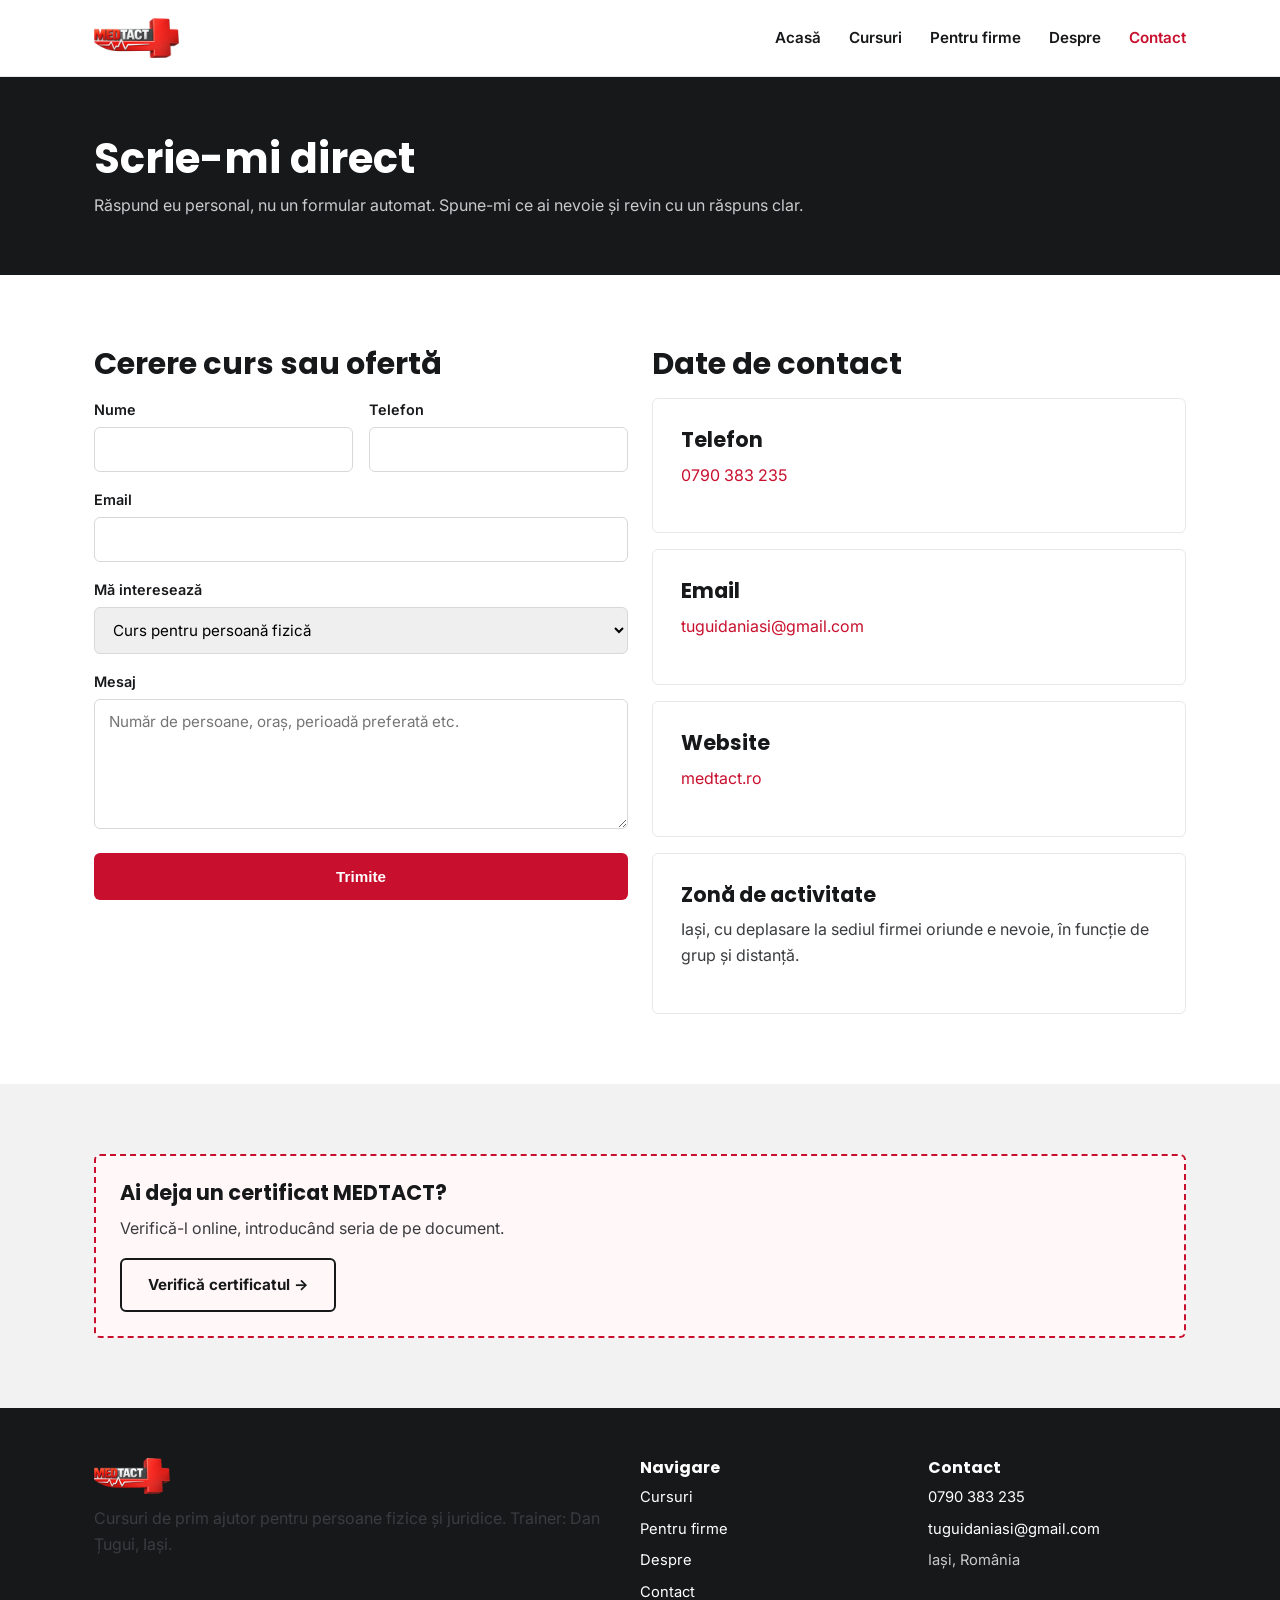
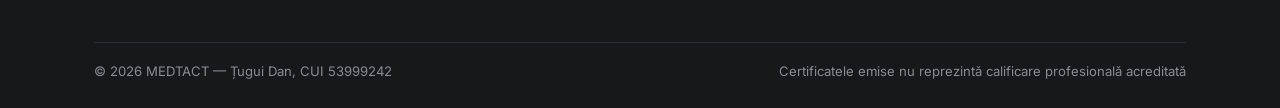
==== contact.html @ a2027b13 "Add social preview image, SEO metadata, and optimize logo/favicon size Adds og:image/twitter:card me" ====
<!DOCTYPE html>
<html lang="ro">
<head>
<meta charset="UTF-8">
<meta name="viewport" content="width=device-width, initial-scale=1.0">
<title>Contact — MEDTACT</title>
<meta name="description" content="Contactează MEDTACT pentru un curs de prim ajutor, individual sau pentru firmă. Telefon, email și formular de cerere ofertă.">
<link rel="canonical" href="https://medtact.ro/contact.html">
<meta property="og:type" content="website">
<meta property="og:site_name" content="MEDTACT">
<meta property="og:locale" content="ro_RO">
<meta property="og:title" content="Contact — MEDTACT">
<meta property="og:description" content="Contactează MEDTACT pentru un curs de prim ajutor, individual sau pentru firmă. Telefon, email și formular de cerere ofertă.">
<meta property="og:url" content="https://medtact.ro/contact.html">
<meta property="og:image" content="https://medtact.ro/assets/og-image.png">
<meta property="og:image:width" content="1200">
<meta property="og:image:height" content="630">
<meta name="twitter:card" content="summary_large_image">
<meta name="twitter:title" content="Contact — MEDTACT">
<meta name="twitter:description" content="Contactează MEDTACT pentru un curs de prim ajutor, individual sau pentru firmă. Telefon, email și formular de cerere ofertă.">
<meta name="twitter:image" content="https://medtact.ro/assets/og-image.png">
<link rel="icon" href="assets/favicon.ico">
<link rel="preconnect" href="https://fonts.googleapis.com">
<link href="https://fonts.googleapis.com/css2?family=Poppins:wght@600;700&family=Inter:wght@400;500;600;700&display=swap" rel="stylesheet">
<link rel="stylesheet" href="assets/style.css">
</head>
<body>

<header class="site-header">
  <div class="wrap">
    <a href="index.html" class="brand">
      <img src="assets/logo-cropped.png" alt="MEDTACT">
    </a>
    <nav class="main-nav">
      <ul>
        <li><a href="index.html">Acasă</a></li>
        <li><a href="cursuri.html">Cursuri</a></li>
        <li><a href="firme.html">Pentru firme</a></li>
        <li><a href="despre.html">Despre</a></li>
        <li><a href="contact.html" class="active">Contact</a></li>
      </ul>
    </nav>
    <button class="nav-toggle" aria-label="Meniu">☰</button>
  </div>
</header>

<section class="page-hero">
  <div class="wrap">
    <h1>Scrie-mi direct</h1>
    <p>Răspund eu personal, nu un formular automat. Spune-mi ce ai nevoie și revin cu un răspuns clar.</p>
  </div>
</section>

<section>
  <div class="wrap">
    <div class="grid grid-2">
      <div>
        <h2>Cerere curs sau ofertă</h2>
        <form class="contact-form" action="#" method="post">
          <div class="form-row-2">
            <div>
              <label for="nume">Nume</label>
              <input type="text" id="nume" name="Nume" required>
            </div>
            <div>
              <label for="telefon">Telefon</label>
              <input type="tel" id="telefon" name="Telefon" required>
            </div>
          </div>
          <div>
            <label for="email">Email</label>
            <input type="email" id="email" name="Email" required>
          </div>
          <div>
            <label for="tip">Mă interesează</label>
            <select id="tip" name="Tip solicitare">
              <option>Curs pentru persoană fizică</option>
              <option>Curs pentru firmă / angajați</option>
              <option>Verificare certificat</option>
              <option>Altceva</option>
            </select>
          </div>
          <div>
            <label for="mesaj">Mesaj</label>
            <textarea id="mesaj" name="Mesaj" placeholder="Număr de persoane, oraș, perioadă preferată etc."></textarea>
          </div>
          <button type="submit" class="btn btn-primary">Trimite</button>
          <p class="form-status" style="font-size:0.85rem;color:var(--gray);"></p>
        </form>
      </div>

      <div>
        <h2>Date de contact</h2>
        <div class="card" style="margin-bottom:16px;">
          <h3>Telefon</h3>
          <p><a href="tel:0790383235">0790 383 235</a></p>
        </div>
        <div class="card" style="margin-bottom:16px;">
          <h3>Email</h3>
          <p><a href="mailto:tuguidaniasi@gmail.com">tuguidaniasi@gmail.com</a></p>
        </div>
        <div class="card" style="margin-bottom:16px;">
          <h3>Website</h3>
          <p><a href="https://medtact.ro">medtact.ro</a></p>
        </div>
        <div class="card">
          <h3>Zonă de activitate</h3>
          <p>Iași, cu deplasare la sediul firmei oriunde e nevoie, în funcție de grup și distanță.</p>
        </div>
      </div>
    </div>
  </div>
</section>

<section class="alt">
  <div class="wrap">
    <div class="verify-box">
      <h3>Ai deja un certificat MEDTACT?</h3>
      <p>Verifică-l online, introducând seria de pe document.</p>
      <a href="https://tuguidaniasi-wq.github.io/medtact-verify/" class="btn btn-outline-dark" target="_blank" rel="noopener">Verifică certificatul →</a>
    </div>
  </div>
</section>

<footer class="site-footer">
  <div class="wrap">
    <div class="footer-grid">
      <div>
        <img src="assets/logo-cropped.png" alt="MEDTACT" style="height:36px;margin-bottom:12px;">
        <p>Cursuri de prim ajutor pentru persoane fizice și juridice. Trainer: Dan Țugui, Iași.</p>
      </div>
      <div>
        <h4>Navigare</h4>
        <ul>
          <li><a href="cursuri.html">Cursuri</a></li>
          <li><a href="firme.html">Pentru firme</a></li>
          <li><a href="despre.html">Despre</a></li>
          <li><a href="contact.html">Contact</a></li>
        </ul>
      </div>
      <div>
        <h4>Contact</h4>
        <ul>
          <li><a href="tel:0790383235">0790 383 235</a></li>
          <li><a href="mailto:tuguidaniasi@gmail.com">tuguidaniasi@gmail.com</a></li>
          <li>Iași, România</li>
        </ul>
      </div>
    </div>
    <div class="footer-bottom">
      <span>© 2026 MEDTACT — Țugui Dan, CUI 53999242</span>
      <span>Certificatele emise nu reprezintă calificare profesională acreditată</span>
    </div>
  </div>
</footer>

<script src="assets/main.js"></script>
</body>
</html>
---- assets/style.css ----
/* MEDTACT — stylesheet comun */

:root {
  --red: #c8102e;
  --red-dark: #96001f;
  --black: #17181a;
  --gray-dark: #3a3c3f;
  --gray: #6b6e73;
  --gray-light: #f2f2f3;
  --white: #ffffff;
  --radius: 6px;
  --maxw: 1140px;
}

* { box-sizing: border-box; }

html { scroll-behavior: smooth; }

body {
  margin: 0;
  font-family: "Inter", "Segoe UI", Arial, sans-serif;
  color: var(--black);
  background: var(--white);
  line-height: 1.6;
}

h1, h2, h3, h4 {
  font-family: "Poppins", "Segoe UI", Arial, sans-serif;
  font-weight: 700;
  line-height: 1.25;
  margin: 0 0 0.5em;
}

h1 { font-size: 2.6rem; }
h2 { font-size: 1.9rem; }
h3 { font-size: 1.3rem; }

p { margin: 0 0 1em; color: var(--gray-dark); }

a { color: var(--red); text-decoration: none; }
a:hover { text-decoration: underline; }

img { max-width: 100%; display: block; }

.wrap {
  max-width: var(--maxw);
  margin: 0 auto;
  padding: 0 24px;
}

/* Header */

.site-header {
  position: sticky;
  top: 0;
  z-index: 100;
  background: var(--white);
  border-bottom: 1px solid #e8e8e9;
}

.site-header .wrap {
  display: flex;
  align-items: center;
  justify-content: space-between;
  height: 76px;
}

.brand {
  display: flex;
  align-items: center;
  gap: 10px;
}

.brand img {
  height: 40px;
  width: auto;
}

nav.main-nav ul {
  list-style: none;
  display: flex;
  gap: 28px;
  margin: 0;
  padding: 0;
}

nav.main-nav a {
  color: var(--black);
  font-weight: 600;
  font-size: 0.95rem;
}

nav.main-nav a.active,
nav.main-nav a:hover {
  color: var(--red);
  text-decoration: none;
}

.nav-toggle {
  display: none;
  background: none;
  border: none;
  font-size: 1.6rem;
  cursor: pointer;
}

@media (max-width: 820px) {
  nav.main-nav {
    display: none;
    position: absolute;
    top: 76px;
    left: 0;
    right: 0;
    background: var(--white);
    border-bottom: 1px solid #e8e8e9;
  }
  nav.main-nav.open { display: block; }
  nav.main-nav ul {
    flex-direction: column;
    gap: 0;
    padding: 8px 24px 20px;
  }
  nav.main-nav li { padding: 10px 0; border-bottom: 1px solid #f0f0f0; }
  .nav-toggle { display: block; }
}

/* Buttons */

.btn {
  display: inline-block;
  padding: 13px 26px;
  border-radius: var(--radius);
  font-weight: 700;
  font-size: 0.95rem;
  border: 2px solid transparent;
  cursor: pointer;
}

.btn-primary {
  background: var(--red);
  color: var(--white);
}
.btn-primary:hover { background: var(--red-dark); text-decoration: none; }

.btn-outline {
  background: transparent;
  border-color: var(--white);
  color: var(--white);
}
.btn-outline:hover { background: var(--white); color: var(--black); text-decoration: none; }

.btn-outline-dark {
  background: transparent;
  border-color: var(--black);
  color: var(--black);
}
.btn-outline-dark:hover { background: var(--black); color: var(--white); text-decoration: none; }

.btn-row { display: flex; gap: 16px; flex-wrap: wrap; }

/* Hero */

.hero {
  background: var(--black);
  color: var(--white);
  padding: 90px 0 70px;
  position: relative;
  overflow: hidden;
}

.hero .wrap { position: relative; z-index: 2; }

.eyebrow {
  color: var(--red);
  font-weight: 700;
  letter-spacing: 0.06em;
  text-transform: uppercase;
  font-size: 0.85rem;
  margin-bottom: 14px;
}

.hero h1 { max-width: 720px; }

.hero p.lead {
  color: #c9cacc;
  font-size: 1.15rem;
  max-width: 560px;
}

.heartbeat {
  width: 100%;
  height: 40px;
  margin: 26px 0;
}
.heartbeat path {
  fill: none;
  stroke: var(--red);
  stroke-width: 3;
}

/* Sections */

section { padding: 70px 0; }
section.tight { padding: 40px 0; }
section.alt { background: var(--gray-light); }
section.dark { background: var(--black); color: var(--white); }
section.dark p { color: #c9cacc; }
section.dark h2 { color: var(--white); }

.section-head { max-width: 640px; margin-bottom: 40px; }
.section-head.center { margin-left: auto; margin-right: auto; text-align: center; }

/* Grid / cards */

.grid {
  display: grid;
  gap: 24px;
}
.grid-2 { grid-template-columns: repeat(2, 1fr); }
.grid-3 { grid-template-columns: repeat(3, 1fr); }
.grid-4 { grid-template-columns: repeat(4, 1fr); }

@media (max-width: 900px) {
  .grid-2, .grid-3, .grid-4 { grid-template-columns: 1fr; }
}

.card {
  background: var(--white);
  border: 1px solid #e8e8e9;
  border-radius: var(--radius);
  padding: 28px;
}

.card h3 { margin-bottom: 10px; }

.tag {
  display: inline-block;
  background: var(--gray-light);
  color: var(--gray-dark);
  font-size: 0.78rem;
  font-weight: 700;
  padding: 4px 10px;
  border-radius: 999px;
  margin-bottom: 12px;
}
.tag.red { background: #fbe4e8; color: var(--red-dark); }

/* Course cards */

.course-card {
  border: 1px solid #e8e8e9;
  border-radius: var(--radius);
  padding: 28px;
  background: var(--white);
  display: flex;
  flex-direction: column;
  gap: 12px;
}

.course-meta {
  display: flex;
  gap: 18px;
  flex-wrap: wrap;
  font-size: 0.9rem;
  color: var(--gray);
  border-top: 1px solid #eee;
  padding-top: 14px;
  margin-top: 4px;
}

.course-price {
  font-size: 1.3rem;
  font-weight: 700;
  color: var(--red);
}

.price-note {
  font-size: 0.78rem;
  color: var(--gray);
  font-weight: 400;
}

/* Tiered pricing */

.price-tiers {
  border-top: 1px solid #eee;
  padding-top: 14px;
  margin-top: 4px;
  display: flex;
  flex-direction: column;
  gap: 8px;
}
.price-tiers .tier {
  display: flex;
  justify-content: space-between;
  align-items: baseline;
  font-size: 0.95rem;
}
.price-tiers .tier-range {
  color: var(--gray-dark);
}
.price-tiers .tier-price {
  font-weight: 700;
  color: var(--red);
  white-space: nowrap;
}

/* Stats */

.stat {
  text-align: center;
}
.stat .num {
  font-family: "Poppins", sans-serif;
  font-size: 2.4rem;
  font-weight: 700;
  color: var(--red);
}
.stat .label {
  color: var(--gray);
  font-size: 0.9rem;
}

/* CTA banner */

.cta-banner {
  background: var(--red);
  color: var(--white);
  padding: 56px 0;
  text-align: center;
}
.cta-banner h2 { color: var(--white); }
.cta-banner p { color: #ffe3e7; }

/* Footer */

footer.site-footer {
  background: var(--black);
  color: #c9cacc;
  padding: 50px 0 26px;
}
footer.site-footer a { color: var(--white); }
footer.site-footer h4 { color: var(--white); font-size: 1rem; }
.footer-grid {
  display: grid;
  grid-template-columns: 2fr 1fr 1fr;
  gap: 30px;
  margin-bottom: 30px;
}
@media (max-width: 700px) {
  .footer-grid { grid-template-columns: 1fr; }
}
.footer-grid ul { list-style: none; padding: 0; margin: 0; }
.footer-grid li { margin-bottom: 8px; font-size: 0.92rem; }
.footer-bottom {
  border-top: 1px solid #2c2d30;
  padding-top: 18px;
  font-size: 0.82rem;
  color: #8a8c8f;
  display: flex;
  justify-content: space-between;
  flex-wrap: wrap;
  gap: 10px;
}

/* Forms */

form.contact-form {
  display: grid;
  gap: 16px;
}
form.contact-form label {
  font-weight: 600;
  font-size: 0.9rem;
  display: block;
  margin-bottom: 6px;
}
form.contact-form input,
form.contact-form select,
form.contact-form textarea {
  width: 100%;
  padding: 12px 14px;
  border: 1px solid #d7d8da;
  border-radius: var(--radius);
  font-family: inherit;
  font-size: 0.95rem;
}
form.contact-form textarea { min-height: 130px; resize: vertical; }
.form-row-2 { display: grid; grid-template-columns: 1fr 1fr; gap: 16px; }
@media (max-width: 600px) { .form-row-2 { grid-template-columns: 1fr; } }

/* List with check icons */

.check-list { list-style: none; padding: 0; margin: 0; }
.check-list li {
  padding-left: 30px;
  position: relative;
  margin-bottom: 12px;
  color: var(--gray-dark);
}
.check-list li::before {
  content: "";
  position: absolute;
  left: 0;
  top: 6px;
  width: 16px;
  height: 16px;
  border-radius: 50%;
  background: var(--red);
}

/* Breadcrumb / page hero (secondary pages) */

.page-hero {
  background: var(--black);
  color: var(--white);
  padding: 56px 0;
}
.page-hero h1 { margin-bottom: 8px; }
.page-hero p { color: #c9cacc; margin: 0; }

/* Certificate verify box */

.verify-box {
  border: 2px dashed var(--red);
  border-radius: var(--radius);
  padding: 24px;
  background: #fff7f8;
}
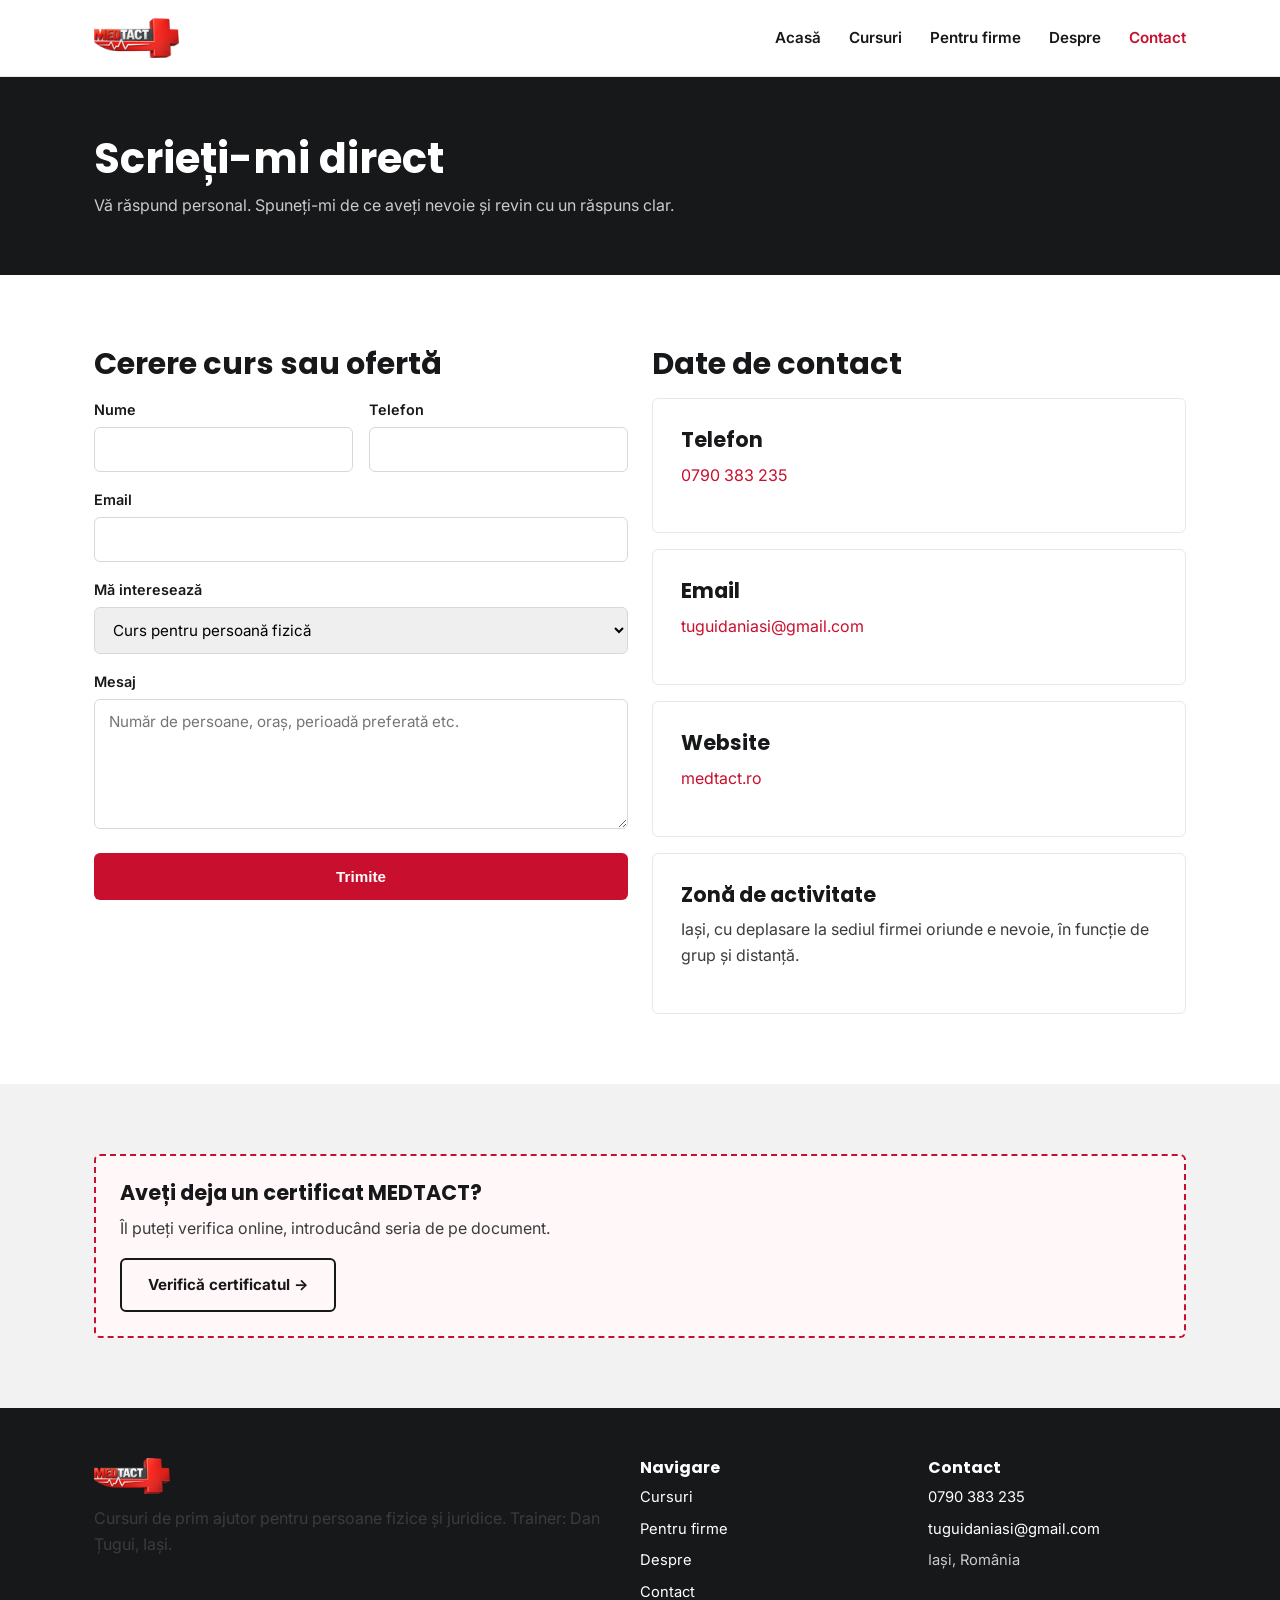
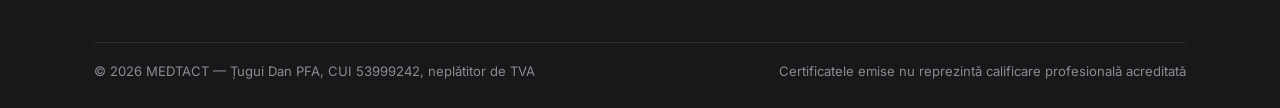
==== commit edbf86f7: "Actualizare conținut: temei legal (Legea 319/2006, HG 1425/2006), doar cursuri BLS, neplătitor TVA, " ====
--- a/contact.html
+++ b/contact.html
@@ -4,20 +4,20 @@
 <meta charset="UTF-8">
 <meta name="viewport" content="width=device-width, initial-scale=1.0">
 <title>Contact — MEDTACT</title>
-<meta name="description" content="Contactează MEDTACT pentru un curs de prim ajutor, individual sau pentru firmă. Telefon, email și formular de cerere ofertă.">
+<meta name="description" content="Contactați MEDTACT pentru un curs de prim ajutor, individual sau pentru firmă. Telefon, email și formular de cerere ofertă.">
 <link rel="canonical" href="https://medtact.ro/contact.html">
 <meta property="og:type" content="website">
 <meta property="og:site_name" content="MEDTACT">
 <meta property="og:locale" content="ro_RO">
 <meta property="og:title" content="Contact — MEDTACT">
-<meta property="og:description" content="Contactează MEDTACT pentru un curs de prim ajutor, individual sau pentru firmă. Telefon, email și formular de cerere ofertă.">
+<meta property="og:description" content="Contactați MEDTACT pentru un curs de prim ajutor, individual sau pentru firmă. Telefon, email și formular de cerere ofertă.">
 <meta property="og:url" content="https://medtact.ro/contact.html">
 <meta property="og:image" content="https://medtact.ro/assets/og-image.png">
 <meta property="og:image:width" content="1200">
 <meta property="og:image:height" content="630">
 <meta name="twitter:card" content="summary_large_image">
 <meta name="twitter:title" content="Contact — MEDTACT">
-<meta name="twitter:description" content="Contactează MEDTACT pentru un curs de prim ajutor, individual sau pentru firmă. Telefon, email și formular de cerere ofertă.">
+<meta name="twitter:description" content="Contactați MEDTACT pentru un curs de prim ajutor, individual sau pentru firmă. Telefon, email și formular de cerere ofertă.">
 <meta name="twitter:image" content="https://medtact.ro/assets/og-image.png">
 <link rel="icon" href="assets/favicon.ico">
 <link rel="preconnect" href="https://fonts.googleapis.com">
@@ -46,8 +46,8 @@
 
 <section class="page-hero">
   <div class="wrap">
-    <h1>Scrie-mi direct</h1>
-    <p>Răspund eu personal, nu un formular automat. Spune-mi ce ai nevoie și revin cu un răspuns clar.</p>
+    <h1>Scrieți-mi direct</h1>
+    <p>Vă răspund personal. Spuneți-mi de ce aveți nevoie și revin cu un răspuns clar.</p>
   </div>
 </section>
 
@@ -115,8 +115,8 @@
 <section class="alt">
   <div class="wrap">
     <div class="verify-box">
-      <h3>Ai deja un certificat MEDTACT?</h3>
-      <p>Verifică-l online, introducând seria de pe document.</p>
+      <h3>Aveți deja un certificat MEDTACT?</h3>
+      <p>Îl puteți verifica online, introducând seria de pe document.</p>
       <a href="https://tuguidaniasi-wq.github.io/medtact-verify/" class="btn btn-outline-dark" target="_blank" rel="noopener">Verifică certificatul →</a>
     </div>
   </div>
@@ -148,7 +148,7 @@
       </div>
     </div>
     <div class="footer-bottom">
-      <span>© 2026 MEDTACT — Țugui Dan, CUI 53999242</span>
+      <span>© 2026 MEDTACT — Țugui Dan PFA, CUI 53999242, neplătitor de TVA</span>
       <span>Certificatele emise nu reprezintă calificare profesională acreditată</span>
     </div>
   </div>
--- a/assets/style.css
+++ b/assets/style.css
@@ -168,6 +168,12 @@
   overflow: hidden;
 }
 
+.hero.hero-photo {
+  background-image: linear-gradient(100deg, rgba(23,24,26,0.96) 0%, rgba(23,24,26,0.88) 38%, rgba(23,24,26,0.55) 100%), url("hero-cpr-training.jpg");
+  background-size: cover;
+  background-position: center 30%;
+}
+
 .hero .wrap { position: relative; z-index: 2; }
 
 .eyebrow {
@@ -419,6 +425,12 @@
 .page-hero h1 { margin-bottom: 8px; }
 .page-hero p { color: #c9cacc; margin: 0; }
 
+.page-hero.page-hero-photo {
+  background-image: linear-gradient(100deg, rgba(23,24,26,0.94) 0%, rgba(23,24,26,0.85) 45%, rgba(23,24,26,0.5) 100%), var(--hero-photo);
+  background-size: cover;
+  background-position: center 30%;
+}
+
 /* Certificate verify box */
 
 .verify-box {
@@ -427,3 +439,8 @@
   padding: 24px;
   background: #fff7f8;
 }
+
+/* Titluri pe telefon: nu depășesc ecranul */
+@media (max-width: 600px) {
+  h1 { font-size: 2rem; overflow-wrap: break-word; }
+}
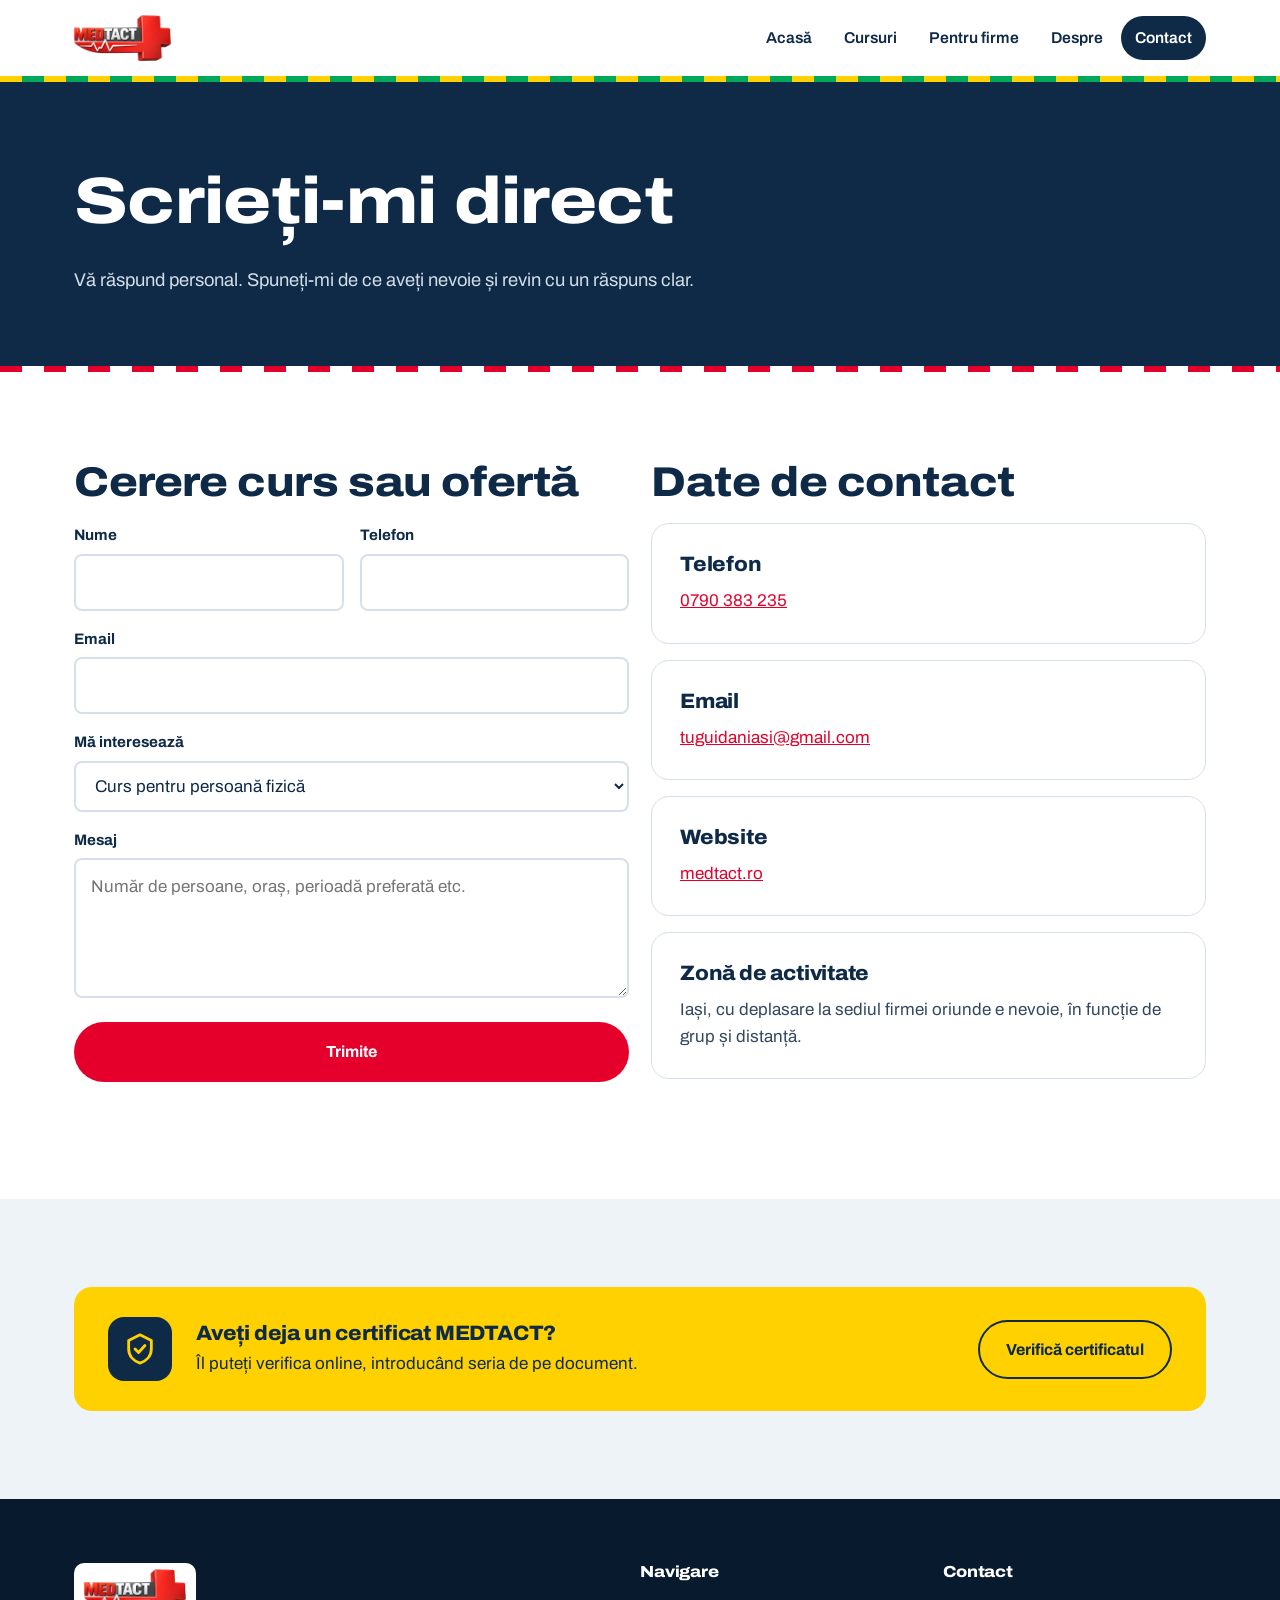
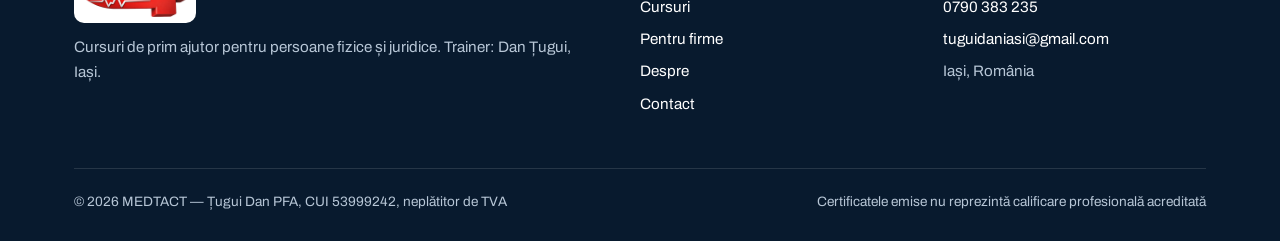
==== commit 48e7e047: "Redesign: paletă autospeciale, metronom RCP, casete colorate, galerie foto, fonturi locale Co-Author" ====
--- a/contact.html
+++ b/contact.html
@@ -20,8 +20,6 @@
 <meta name="twitter:description" content="Contactați MEDTACT pentru un curs de prim ajutor, individual sau pentru firmă. Telefon, email și formular de cerere ofertă.">
 <meta name="twitter:image" content="https://medtact.ro/assets/og-image.png">
 <link rel="icon" href="assets/favicon.ico">
-<link rel="preconnect" href="https://fonts.googleapis.com">
-<link href="https://fonts.googleapis.com/css2?family=Poppins:wght@600;700&family=Inter:wght@400;500;600;700&display=swap" rel="stylesheet">
 <link rel="stylesheet" href="assets/style.css">
 </head>
 <body>
@@ -115,9 +113,11 @@
 <section class="alt">
   <div class="wrap">
     <div class="verify-box">
-      <h3>Aveți deja un certificat MEDTACT?</h3>
+      <div>
+        <h3>Aveți deja un certificat MEDTACT?</h3>
       <p>Îl puteți verifica online, introducând seria de pe document.</p>
-      <a href="https://tuguidaniasi-wq.github.io/medtact-verify/" class="btn btn-outline-dark" target="_blank" rel="noopener">Verifică certificatul →</a>
+      </div>
+      <a href="https://tuguidaniasi-wq.github.io/medtact-verify/" class="btn btn-outline-dark" target="_blank" rel="noopener">Verifică certificatul</a>
     </div>
   </div>
 </section>
--- a/assets/style.css
+++ b/assets/style.css
@@ -1,446 +1,375 @@
-/* MEDTACT — stylesheet comun */
+/* MEDTACT — stylesheet comun
+   Paleta vine din livreaua autospecialelor de intervenție:
+   roșu de salvare, galben fluorescent, verde AED, bleumarin. */
+
+@font-face {
+  font-family: "Archivo";
+  src: url("fonts/archivo-latin-ext-standard-normal.woff2") format("woff2");
+  font-weight: 100 900;
+  font-stretch: 62% 125%;
+  font-display: swap;
+  unicode-range: U+0100-02BA, U+02BD-02C5, U+02C7-02CC, U+02CE-02D7, U+02DD-02FF, U+0304, U+0308, U+0329, U+1D00-1DBF, U+1E00-1E9F, U+1EF2-1EFF, U+2020, U+20A0-20AB, U+20AD-20C0, U+2113, U+2C60-2C7F, U+A720-A7FF;
+}
+@font-face {
+  font-family: "Archivo";
+  src: url("fonts/archivo-latin-standard-normal.woff2") format("woff2");
+  font-weight: 100 900;
+  font-stretch: 62% 125%;
+  font-display: swap;
+  unicode-range: U+0000-00FF, U+0131, U+0152-0153, U+02BB-02BC, U+02C6, U+02DA, U+02DC, U+0304, U+0308, U+0329, U+2000-206F, U+20AC, U+2122, U+2191, U+2193, U+2212, U+2215, U+FEFF, U+FFFD;
+}
 
 :root {
-  --red: #c8102e;
-  --red-dark: #96001f;
-  --black: #17181a;
-  --gray-dark: #3a3c3f;
-  --gray: #6b6e73;
-  --gray-light: #f2f2f3;
+  --red: #e4002b;
+  --red-dark: #b0001f;
+  --yellow: #ffd100;
+  --green: #00a859;
+  --green-dark: #00803f;
+  --navy: #0e2a47;
+  --navy-deep: #081a2e;
+  --ink: #0e2a47;
+  --gray-dark: #33475e;
+  --gray: #5e6f82;
+  --mist: #eef3f8;
+  --line: #d6e0ea;
   --white: #ffffff;
-  --radius: 6px;
-  --maxw: 1140px;
+  --radius-s: 8px;
+  --radius-l: 18px;
+  --maxw: 1180px;
+  --battenburg: repeating-linear-gradient(90deg, var(--yellow) 0 22px, var(--green) 22px 44px);
 }
 
 * { box-sizing: border-box; }
-
 html { scroll-behavior: smooth; }
+@media (prefers-reduced-motion: reduce) {
+  html { scroll-behavior: auto; }
+  *, *::before, *::after { animation: none !important; transition: none !important; }
+}
 
 body {
   margin: 0;
-  font-family: "Inter", "Segoe UI", Arial, sans-serif;
-  color: var(--black);
+  font-family: "Archivo", "Segoe UI", Arial, sans-serif;
+  font-size: 1.0625rem;
+  color: var(--ink);
   background: var(--white);
   line-height: 1.6;
-}
+  -webkit-font-smoothing: antialiased;
+}
+
+img { max-width: 100%; display: block; }
+a { color: var(--red); }
+a:hover { color: var(--red-dark); }
+:focus-visible { outline: 3px solid var(--yellow); outline-offset: 3px; border-radius: 4px; }
 
 h1, h2, h3, h4 {
-  font-family: "Poppins", "Segoe UI", Arial, sans-serif;
-  font-weight: 700;
-  line-height: 1.25;
-  margin: 0 0 0.5em;
-}
-
-h1 { font-size: 2.6rem; }
-h2 { font-size: 1.9rem; }
-h3 { font-size: 1.3rem; }
-
-p { margin: 0 0 1em; color: var(--gray-dark); }
-
-a { color: var(--red); text-decoration: none; }
-a:hover { text-decoration: underline; }
-
-img { max-width: 100%; display: block; }
-
-.wrap {
-  max-width: var(--maxw);
-  margin: 0 auto;
-  padding: 0 24px;
-}
-
-/* Header */
-
+  font-family: inherit;
+  font-stretch: 112%;
+  font-weight: 800;
+  line-height: 1.08;
+  letter-spacing: -0.01em;
+  margin: 0 0 0.45em;
+  color: inherit;
+}
+h1 { font-size: clamp(2.2rem, 5.4vw, 4.1rem); font-stretch: 118%; }
+h2 { font-size: clamp(1.7rem, 3.4vw, 2.6rem); }
+h3 { font-size: 1.3rem; font-stretch: 105%; line-height: 1.2; }
+h4 { font-size: 1rem; }
+p { margin: 0 0 1em; color: var(--gray-dark); max-width: 68ch; }
+
+.wrap { max-width: var(--maxw); margin: 0 auto; padding: 0 24px; }
+section { padding: 88px 0; }
+section.alt { background: var(--mist); }
+section.dark { background: var(--navy); color: var(--white); }
+section.dark p { color: #c7d4e2; }
+
+/* ---------- Antet ---------- */
 .site-header {
-  position: sticky;
-  top: 0;
-  z-index: 100;
-  background: var(--white);
-  border-bottom: 1px solid #e8e8e9;
-}
-
-.site-header .wrap {
-  display: flex;
-  align-items: center;
-  justify-content: space-between;
-  height: 76px;
-}
-
-.brand {
-  display: flex;
-  align-items: center;
-  gap: 10px;
-}
-
-.brand img {
-  height: 40px;
-  width: auto;
-}
-
-nav.main-nav ul {
-  list-style: none;
-  display: flex;
-  gap: 28px;
-  margin: 0;
-  padding: 0;
-}
-
-nav.main-nav a {
-  color: var(--black);
-  font-weight: 600;
-  font-size: 0.95rem;
-}
-
-nav.main-nav a.active,
-nav.main-nav a:hover {
-  color: var(--red);
-  text-decoration: none;
-}
-
+  position: sticky; top: 0; z-index: 50;
+  background: rgba(255,255,255,0.96);
+  backdrop-filter: blur(8px);
+}
+.site-header::after { content: ""; display: block; height: 6px; background: var(--battenburg); }
+.site-header .wrap { display: flex; align-items: center; justify-content: space-between; height: 76px; }
+.brand img { height: 46px; width: auto; }
+.main-nav ul { list-style: none; margin: 0; padding: 0; display: flex; gap: 4px; }
+.main-nav a {
+  display: block; padding: 9px 14px; border-radius: 999px;
+  color: var(--navy); text-decoration: none; font-weight: 600; font-size: 0.98rem;
+}
+.main-nav a:hover { background: var(--mist); color: var(--navy); }
+.main-nav a.active { background: var(--navy); color: var(--white); }
 .nav-toggle {
-  display: none;
-  background: none;
-  border: none;
-  font-size: 1.6rem;
-  cursor: pointer;
-}
-
-@media (max-width: 820px) {
-  nav.main-nav {
-    display: none;
-    position: absolute;
-    top: 76px;
-    left: 0;
-    right: 0;
-    background: var(--white);
-    border-bottom: 1px solid #e8e8e9;
-  }
-  nav.main-nav.open { display: block; }
-  nav.main-nav ul {
-    flex-direction: column;
-    gap: 0;
-    padding: 8px 24px 20px;
-  }
-  nav.main-nav li { padding: 10px 0; border-bottom: 1px solid #f0f0f0; }
+  display: none; background: none; border: 2px solid var(--navy); color: var(--navy);
+  border-radius: var(--radius-s); width: 46px; height: 42px; font-size: 1.3rem; cursor: pointer;
+}
+@media (max-width: 860px) {
   .nav-toggle { display: block; }
-}
-
-/* Buttons */
-
+  .main-nav { display: none; position: absolute; top: 82px; left: 0; right: 0; background: var(--white); border-bottom: 4px solid var(--navy); }
+  .main-nav.open { display: block; }
+  .main-nav ul { flex-direction: column; padding: 12px 16px 18px; }
+  .main-nav a { padding: 13px 16px; font-size: 1.05rem; }
+}
+
+/* ---------- Butoane ---------- */
 .btn {
-  display: inline-block;
-  padding: 13px 26px;
-  border-radius: var(--radius);
-  font-weight: 700;
-  font-size: 0.95rem;
-  border: 2px solid transparent;
-  cursor: pointer;
-}
-
-.btn-primary {
-  background: var(--red);
-  color: var(--white);
-}
-.btn-primary:hover { background: var(--red-dark); text-decoration: none; }
-
-.btn-outline {
-  background: transparent;
-  border-color: var(--white);
-  color: var(--white);
-}
-.btn-outline:hover { background: var(--white); color: var(--black); text-decoration: none; }
-
-.btn-outline-dark {
-  background: transparent;
-  border-color: var(--black);
-  color: var(--black);
-}
-.btn-outline-dark:hover { background: var(--black); color: var(--white); text-decoration: none; }
-
-.btn-row { display: flex; gap: 16px; flex-wrap: wrap; }
-
-/* Hero */
-
+  display: inline-flex; align-items: center; justify-content: center; gap: 10px;
+  padding: 15px 26px; border-radius: 999px; border: 2px solid transparent;
+  font: inherit; font-weight: 700; font-size: 1rem; text-decoration: none; cursor: pointer;
+  transition: transform .15s ease, background-color .15s ease;
+}
+.btn:active { transform: translateY(1px); }
+.btn-primary { background: var(--red); color: var(--white); }
+.btn-primary:hover { background: var(--red-dark); color: var(--white); }
+.btn-outline { border-color: currentColor; color: var(--white); background: transparent; }
+.btn-outline:hover { background: var(--white); color: var(--navy); }
+.btn-outline-dark { border-color: var(--navy); color: var(--navy); background: transparent; }
+.btn-outline-dark:hover { background: var(--navy); color: var(--white); }
+.btn-green { background: var(--green); color: var(--white); }
+.btn-green:hover { background: var(--green-dark); color: var(--white); }
+.btn-row { display: flex; flex-wrap: wrap; gap: 12px; margin-top: 28px; }
+
+/* ---------- Hero pagina principală ---------- */
 .hero {
-  background: var(--black);
-  color: var(--white);
-  padding: 90px 0 70px;
-  position: relative;
-  overflow: hidden;
-}
-
-.hero.hero-photo {
-  background-image: linear-gradient(100deg, rgba(23,24,26,0.96) 0%, rgba(23,24,26,0.88) 38%, rgba(23,24,26,0.55) 100%), url("hero-cpr-training.jpg");
-  background-size: cover;
-  background-position: center 30%;
-}
-
-.hero .wrap { position: relative; z-index: 2; }
-
-.eyebrow {
-  color: var(--red);
-  font-weight: 700;
-  letter-spacing: 0.06em;
-  text-transform: uppercase;
-  font-size: 0.85rem;
-  margin-bottom: 14px;
-}
-
-.hero h1 { max-width: 720px; }
-
-.hero p.lead {
-  color: #c9cacc;
-  font-size: 1.15rem;
-  max-width: 560px;
-}
-
-.heartbeat {
-  width: 100%;
-  height: 40px;
-  margin: 26px 0;
-}
-.heartbeat path {
-  fill: none;
-  stroke: var(--red);
-  stroke-width: 3;
-}
-
-/* Sections */
-
-section { padding: 70px 0; }
-section.tight { padding: 40px 0; }
-section.alt { background: var(--gray-light); }
-section.dark { background: var(--black); color: var(--white); }
-section.dark p { color: #c9cacc; }
-section.dark h2 { color: var(--white); }
-
-.section-head { max-width: 640px; margin-bottom: 40px; }
-.section-head.center { margin-left: auto; margin-right: auto; text-align: center; }
-
-/* Grid / cards */
-
-.grid {
-  display: grid;
-  gap: 24px;
-}
+  position: relative; overflow: hidden;
+  background: var(--navy-deep); color: var(--white);
+  padding: 72px 0 0;
+}
+.hero-photo::before {
+  content: ""; position: absolute; inset: 0;
+  background: linear-gradient(100deg, rgba(8,26,46,.97) 0%, rgba(8,26,46,.88) 46%, rgba(8,26,46,.55) 100%),
+              url("curs-firma-rcp.jpg") center/cover;
+}
+.hero .wrap { position: relative; }
+.hero-grid { display: grid; grid-template-columns: 1.15fr 0.85fr; gap: 48px; align-items: center; }
+.eyebrow { color: var(--yellow); font-weight: 700; font-size: 1rem; margin-bottom: 18px; }
+.hero h1 { max-width: 14ch; }
+.hero p.lead { color: #d3dde8; font-size: 1.2rem; max-width: 46ch; }
+.ecg { display: block; position: relative; width: 100%; height: 90px; margin-top: 48px; }
+.ecg path { fill: none; stroke: var(--green); stroke-width: 3; stroke-linejoin: round; stroke-linecap: round;
+  stroke-dasharray: 2400; animation: ecg-draw 2.6s .3s ease-out both; }
+@keyframes ecg-draw { from { stroke-dashoffset: 2400; } to { stroke-dashoffset: 0; } }
+
+/* Metronom RCP — elementul semnătură */
+.metronome {
+  background: var(--white); color: var(--navy);
+  border-radius: var(--radius-l); padding: 28px;
+  box-shadow: 0 30px 60px -20px rgba(0,0,0,.55);
+}
+.metronome h2 { font-size: 1.35rem; font-stretch: 105%; margin-bottom: 6px; }
+.metronome p { font-size: 0.95rem; color: var(--gray-dark); margin-bottom: 18px; }
+.pulse-stage { display: grid; place-items: center; height: 190px; position: relative; }
+.pulse {
+  width: 120px; height: 120px; border-radius: 50%;
+  background: var(--red); display: grid; place-items: center;
+  color: var(--white); font-weight: 800; font-stretch: 115%; line-height: 1; text-align: center;
+  position: relative; z-index: 1;
+}
+.pulse b { font-size: 2.3rem; display: block; }
+.pulse small { font-size: 0.78rem; font-weight: 600; }
+.pulse-ring { position: absolute; width: 120px; height: 120px; border-radius: 50%; border: 3px solid var(--red); opacity: 0; }
+.metronome.is-on .pulse { animation: compress var(--beat, 545ms) ease-out infinite; }
+.metronome.is-on .pulse-ring { animation: ring var(--beat, 545ms) ease-out infinite; }
+@keyframes compress { 0% { transform: scale(1); } 18% { transform: scale(.86); } 45%, 100% { transform: scale(1); } }
+@keyframes ring { 0% { transform: scale(.9); opacity: .9; } 100% { transform: scale(1.6); opacity: 0; } }
+.metro-facts { display: grid; grid-template-columns: repeat(3, 1fr); gap: 8px; margin: 18px 0; }
+.metro-facts div { background: var(--mist); border-radius: var(--radius-s); padding: 10px 8px; text-align: center; }
+.metro-facts strong { display: block; font-size: 1.25rem; font-stretch: 112%; }
+.metro-facts span { font-size: 0.78rem; color: var(--gray); }
+.metronome .btn { width: 100%; }
+.metro-source { font-size: 0.78rem; color: var(--gray); margin: 12px 0 0; }
+
+/* ---------- Titluri de secțiune ---------- */
+.section-head { margin-bottom: 44px; max-width: 760px; }
+.section-head.center { text-align: center; margin-left: auto; margin-right: auto; }
+.section-head.center p { margin-left: auto; margin-right: auto; }
+.section-head p { font-size: 1.1rem; }
+
+/* ---------- Grile ---------- */
+.grid { display: grid; gap: 22px; }
 .grid-2 { grid-template-columns: repeat(2, 1fr); }
 .grid-3 { grid-template-columns: repeat(3, 1fr); }
 .grid-4 { grid-template-columns: repeat(4, 1fr); }
-
-@media (max-width: 900px) {
-  .grid-2, .grid-3, .grid-4 { grid-template-columns: 1fr; }
-}
-
+@media (max-width: 960px) { .grid-4 { grid-template-columns: repeat(2, 1fr); } .grid-3 { grid-template-columns: 1fr 1fr; } }
+@media (max-width: 680px) { .grid-2, .grid-3, .grid-4, .hero-grid { grid-template-columns: 1fr; } }
+
+/* ---------- Casete ---------- */
 .card {
-  background: var(--white);
-  border: 1px solid #e8e8e9;
-  border-radius: var(--radius);
-  padding: 28px;
-}
-
+  background: var(--white); border: 1px solid var(--line);
+  border-radius: var(--radius-l); padding: 28px;
+}
+section.alt .card { border-color: transparent; }
 .card h3 { margin-bottom: 10px; }
+.card p:last-child { margin-bottom: 0; }
+.card > a:not(.btn) { font-weight: 700; text-decoration: none; }
+
+/* Casete pline, colorate după semnificație:
+   roșu = intervenție, verde = AED, galben = lege și acte, bleumarin = firme */
+.box { border-radius: var(--radius-l); padding: 30px; position: relative; overflow: hidden; }
+.box h3 { font-size: 1.45rem; }
+.box p { color: inherit; opacity: .92; }
+.box-red { background: var(--red); color: var(--white); }
+.box-green { background: var(--green); color: var(--white); }
+.box-yellow { background: var(--yellow); color: var(--navy); }
+.box-navy { background: var(--navy); color: var(--white); }
+.box-photo { padding: 0; min-height: 320px; display: flex; align-items: flex-end; color: var(--white); background: var(--navy) center/cover; }
+.box-photo .box-caption { padding: 24px 28px; background: linear-gradient(rgba(8,26,46,0), rgba(8,26,46,.85) 35%, rgba(8,26,46,.96)); width: 100%; padding-top: 70px; }
+.box-photo .box-caption p { margin: 0; color: #e3eaf2; font-size: .95rem; }
+.box-icon { width: 54px; height: 54px; border-radius: 14px; background: rgba(255,255,255,.18); display: grid; place-items: center; margin-bottom: 18px; }
+.box-yellow .box-icon { background: rgba(14,42,71,.12); }
+.box-icon svg { width: 28px; height: 28px; }
+
+.bento { display: grid; gap: 18px; grid-template-columns: repeat(6, 1fr); }
+.bento .span-2 { grid-column: span 2; }
+.bento .span-3 { grid-column: span 3; }
+.bento .span-4 { grid-column: span 4; }
+@media (max-width: 960px) { .bento { grid-template-columns: 1fr 1fr; } .bento > * { grid-column: span 1 !important; } .bento .span-4 { grid-column: span 2 !important; } }
+@media (max-width: 620px) { .bento { grid-template-columns: 1fr; } .bento > *, .bento .span-4 { grid-column: span 1 !important; } }
 
 .tag {
-  display: inline-block;
-  background: var(--gray-light);
-  color: var(--gray-dark);
-  font-size: 0.78rem;
-  font-weight: 700;
-  padding: 4px 10px;
-  border-radius: 999px;
-  margin-bottom: 12px;
-}
-.tag.red { background: #fbe4e8; color: var(--red-dark); }
-
-/* Course cards */
-
+  display: inline-block; font-size: 0.85rem; font-weight: 700;
+  padding: 5px 12px; border-radius: 999px; margin-bottom: 16px;
+  background: var(--mist); color: var(--navy);
+}
+.tag.red { background: var(--red); color: var(--white); }
+
+/* ---------- Cifre ---------- */
+.stats { display: grid; grid-template-columns: repeat(4, 1fr); gap: 0; border-radius: var(--radius-l); overflow: hidden; }
+.stat { padding: 30px 26px; color: var(--white); }
+.stat:nth-child(1) { background: var(--red); }
+.stat:nth-child(2) { background: var(--navy); }
+.stat:nth-child(3) { background: var(--green); }
+.stat:nth-child(4) { background: var(--yellow); color: var(--navy); }
+.stat .num { font-size: clamp(2.4rem, 4.5vw, 3.4rem); font-weight: 800; font-stretch: 120%; line-height: 1; }
+.stat .label { margin-top: 10px; font-weight: 500; font-size: 0.98rem; }
+@media (max-width: 860px) { .stats { grid-template-columns: 1fr 1fr; } }
+
+/* ---------- Galerie ---------- */
+.gallery { display: grid; gap: 14px; grid-template-columns: repeat(12, 1fr); grid-auto-rows: 150px; }
+.gallery figure { margin: 0; position: relative; border-radius: var(--radius-l); overflow: hidden; background: var(--navy); }
+.gallery img { width: 100%; height: 100%; object-fit: cover; transition: transform .5s ease; }
+.gallery figure:hover img { transform: scale(1.04); }
+.gallery figcaption {
+  position: absolute; left: 12px; bottom: 12px; right: 12px;
+  background: var(--white); color: var(--navy); font-size: .88rem; font-weight: 600;
+  padding: 8px 12px; border-radius: var(--radius-s); width: fit-content; max-width: calc(100% - 24px);
+}
+.g-a { grid-column: span 7; grid-row: span 3; }
+.g-b { grid-column: span 5; grid-row: span 2; }
+.g-c { grid-column: span 5; grid-row: span 2; }
+.g-d { grid-column: span 4; grid-row: span 2; }
+.g-e { grid-column: span 3; grid-row: span 2; }
+@media (max-width: 760px) {
+  .gallery { grid-template-columns: 1fr 1fr; grid-auto-rows: 140px; }
+  .g-a { grid-column: span 2; grid-row: span 2; }
+  .g-b, .g-c, .g-d, .g-e { grid-column: span 1; grid-row: span 1; }
+  .gallery figcaption { font-size: .78rem; padding: 6px 9px; }
+}
+
+/* ---------- Pași ---------- */
+.steps { counter-reset: pas; }
+.steps .card { position: relative; padding-top: 70px; }
+.steps .card::before {
+  counter-increment: pas; content: counter(pas);
+  position: absolute; top: 22px; left: 28px; width: 36px; height: 36px; border-radius: 50%;
+  background: var(--navy); color: var(--yellow); display: grid; place-items: center;
+  font-weight: 800; font-stretch: 115%;
+}
+
+/* ---------- Hero pagini interioare ---------- */
+.page-hero { position: relative; background: var(--navy); color: var(--white); padding: 84px 0 76px; overflow: hidden; }
+.page-hero h1 { max-width: 18ch; }
+.page-hero p { color: #d3dde8; font-size: 1.15rem; max-width: 60ch; margin-bottom: 0; }
+.page-hero-photo { background-color: var(--navy); background-position: center; background-size: cover; }
+.page-hero-photo::before {
+  content: ""; position: absolute; inset: 0;
+  background: linear-gradient(100deg, rgba(8,26,46,.95) 0%, rgba(8,26,46,.8) 55%, rgba(8,26,46,.35) 100%);
+}
+.page-hero .wrap { position: relative; }
+.page-hero::after { content: ""; position: absolute; left: 0; right: 0; bottom: 0; height: 6px; background: repeating-linear-gradient(90deg, var(--red) 0 22px, var(--white) 22px 44px); }
+
+/* ---------- Cursuri ---------- */
 .course-card {
-  border: 1px solid #e8e8e9;
-  border-radius: var(--radius);
-  padding: 28px;
-  background: var(--white);
-  display: flex;
-  flex-direction: column;
-  gap: 12px;
-}
-
-.course-meta {
-  display: flex;
-  gap: 18px;
-  flex-wrap: wrap;
-  font-size: 0.9rem;
-  color: var(--gray);
-  border-top: 1px solid #eee;
-  padding-top: 14px;
-  margin-top: 4px;
-}
-
-.course-price {
-  font-size: 1.3rem;
-  font-weight: 700;
-  color: var(--red);
-}
-
-.price-note {
-  font-size: 0.78rem;
-  color: var(--gray);
-  font-weight: 400;
-}
-
-/* Tiered pricing */
-
-.price-tiers {
-  border-top: 1px solid #eee;
-  padding-top: 14px;
-  margin-top: 4px;
-  display: flex;
-  flex-direction: column;
-  gap: 8px;
-}
-.price-tiers .tier {
-  display: flex;
-  justify-content: space-between;
-  align-items: baseline;
-  font-size: 0.95rem;
-}
-.price-tiers .tier-range {
-  color: var(--gray-dark);
-}
-.price-tiers .tier-price {
-  font-weight: 700;
-  color: var(--red);
-  white-space: nowrap;
-}
-
-/* Stats */
-
-.stat {
-  text-align: center;
-}
-.stat .num {
-  font-family: "Poppins", sans-serif;
-  font-size: 2.4rem;
-  font-weight: 700;
-  color: var(--red);
-}
-.stat .label {
-  color: var(--gray);
-  font-size: 0.9rem;
-}
-
-/* CTA banner */
-
-.cta-banner {
-  background: var(--red);
-  color: var(--white);
-  padding: 56px 0;
-  text-align: center;
-}
-.cta-banner h2 { color: var(--white); }
-.cta-banner p { color: #ffe3e7; }
-
-/* Footer */
-
-footer.site-footer {
-  background: var(--black);
-  color: #c9cacc;
-  padding: 50px 0 26px;
-}
-footer.site-footer a { color: var(--white); }
-footer.site-footer h4 { color: var(--white); font-size: 1rem; }
-.footer-grid {
-  display: grid;
-  grid-template-columns: 2fr 1fr 1fr;
-  gap: 30px;
-  margin-bottom: 30px;
-}
-@media (max-width: 700px) {
-  .footer-grid { grid-template-columns: 1fr; }
-}
+  background: var(--white); border-radius: var(--radius-l); padding: 0 28px 28px;
+  border: 1px solid var(--line); display: flex; flex-direction: column; overflow: hidden;
+}
+.course-card::before { content: ""; display: block; height: 10px; margin: 0 -28px 26px; background: var(--navy); }
+.course-card:has(.tag.red)::before { background: var(--red); }
+.grid > .course-card:nth-child(3)::before { background: var(--green); }
+.course-card h3 { font-size: 1.45rem; }
+.course-card .btn { margin-top: auto; align-self: flex-start; }
+.course-meta { display: flex; flex-wrap: wrap; gap: 8px; margin: 18px 0; }
+.course-meta span { background: var(--mist); border-radius: 999px; padding: 6px 12px; font-size: .88rem; font-weight: 600; color: var(--navy); }
+.course-price { font-size: 2.2rem; font-weight: 800; font-stretch: 118%; color: var(--red); margin: 8px 0 0; }
+.price-note { font-size: 1rem; color: var(--gray); font-weight: 500; font-stretch: 100%; }
+.price-tiers { margin: 4px 0 22px; border-radius: var(--radius-s); overflow: hidden; }
+.tier { display: flex; justify-content: space-between; align-items: baseline; padding: 11px 14px; background: var(--mist); }
+.tier:nth-child(even) { background: #e2eaf3; }
+.tier-range { font-weight: 600; color: var(--gray-dark); }
+.tier-price { font-weight: 800; color: var(--red); font-stretch: 108%; }
+
+.check-list { list-style: none; padding: 0; margin: 0 0 8px; }
+.check-list li { position: relative; padding: 0 0 10px 32px; color: var(--gray-dark); }
+.check-list li::before {
+  content: ""; position: absolute; left: 0; top: 4px; width: 20px; height: 20px; border-radius: 50%;
+  background: var(--green) url("data:image/svg+xml,%3Csvg xmlns='http://www.w3.org/2000/svg' viewBox='0 0 20 20'%3E%3Cpath d='M5.5 10.5l3 3 6-7' fill='none' stroke='white' stroke-width='2.4' stroke-linecap='round' stroke-linejoin='round'/%3E%3C/svg%3E") center/100%;
+}
+.dark .check-list li, .box .check-list li { color: inherit; }
+
+/* ---------- Verificare certificat ---------- */
+.verify-box {
+  display: grid; grid-template-columns: auto 1fr auto; gap: 24px; align-items: center;
+  background: var(--yellow); color: var(--navy); border-radius: var(--radius-l); padding: 30px 34px;
+}
+.verify-box::before {
+  content: ""; width: 64px; height: 64px; border-radius: 16px; background: var(--navy) url("data:image/svg+xml,%3Csvg xmlns='http://www.w3.org/2000/svg' viewBox='0 0 24 24' fill='none' stroke='%23ffd100' stroke-width='2' stroke-linecap='round' stroke-linejoin='round'%3E%3Cpath d='M12 2l8 4v6c0 5-3.5 8.5-8 10-4.5-1.5-8-5-8-10V6z'/%3E%3Cpath d='M8.5 12l2.5 2.5 4.5-5'/%3E%3C/svg%3E") center/34px no-repeat;
+}
+.verify-box h3 { margin: 0 0 4px; }
+.verify-box p { margin: 0; color: var(--navy); }
+.verify-box .btn-outline-dark:hover { color: var(--yellow); }
+@media (max-width: 760px) { .verify-box { grid-template-columns: 1fr; } }
+
+/* ---------- Bandă de final ---------- */
+.cta-banner { background: var(--red); color: var(--white); text-align: center; position: relative; }
+.cta-banner::before { content: ""; position: absolute; top: 0; left: 0; right: 0; height: 6px; background: var(--battenburg); }
+.cta-banner h2 { font-size: clamp(2rem, 4.6vw, 3.2rem); font-stretch: 120%; }
+.cta-banner p { color: #ffe1e6; margin: 0 auto 26px; font-size: 1.15rem; }
+.cta-banner .btn-row { justify-content: center; }
+
+/* ---------- Subsol ---------- */
+.site-footer { background: var(--navy-deep); color: #b7c6d6; padding: 64px 0 28px; font-size: .95rem; }
+.site-footer p { color: #b7c6d6; }
+.site-footer a { color: var(--white); text-decoration: none; }
+.site-footer a:hover { color: var(--yellow); }
+.site-footer h4 { color: var(--white); font-size: 1rem; margin-bottom: 14px; }
+.site-footer img { background: var(--white); border-radius: 10px; padding: 6px 10px; height: 48px !important; box-sizing: content-box; }
+.footer-grid { display: grid; grid-template-columns: 2fr 1fr 1fr; gap: 40px; }
 .footer-grid ul { list-style: none; padding: 0; margin: 0; }
-.footer-grid li { margin-bottom: 8px; font-size: 0.92rem; }
-.footer-bottom {
-  border-top: 1px solid #2c2d30;
-  padding-top: 18px;
-  font-size: 0.82rem;
-  color: #8a8c8f;
-  display: flex;
-  justify-content: space-between;
-  flex-wrap: wrap;
-  gap: 10px;
-}
-
-/* Forms */
-
-form.contact-form {
-  display: grid;
-  gap: 16px;
-}
-form.contact-form label {
-  font-weight: 600;
-  font-size: 0.9rem;
-  display: block;
-  margin-bottom: 6px;
-}
-form.contact-form input,
-form.contact-form select,
-form.contact-form textarea {
-  width: 100%;
-  padding: 12px 14px;
-  border: 1px solid #d7d8da;
-  border-radius: var(--radius);
-  font-family: inherit;
-  font-size: 0.95rem;
-}
-form.contact-form textarea { min-height: 130px; resize: vertical; }
+.footer-grid li { margin-bottom: 8px; }
+.footer-bottom { display: flex; flex-wrap: wrap; justify-content: space-between; gap: 10px; margin-top: 44px; padding-top: 22px; border-top: 1px solid rgba(255,255,255,.12); font-size: .85rem; }
+@media (max-width: 700px) { .footer-grid { grid-template-columns: 1fr; } }
+
+/* ---------- Formular ---------- */
+.contact-form { display: grid; gap: 16px; }
+.contact-form label { display: block; font-weight: 700; margin-bottom: 6px; font-size: .95rem; }
+.contact-form input, .contact-form select, .contact-form textarea {
+  width: 100%; font: inherit; padding: 13px 15px; border: 2px solid var(--line); border-radius: var(--radius-s); background: var(--white); color: var(--ink);
+}
+.contact-form input:focus, .contact-form select:focus, .contact-form textarea:focus { border-color: var(--navy); outline: none; box-shadow: 0 0 0 4px rgba(255,209,0,.6); }
+.contact-form textarea { min-height: 140px; resize: vertical; }
 .form-row-2 { display: grid; grid-template-columns: 1fr 1fr; gap: 16px; }
 @media (max-width: 600px) { .form-row-2 { grid-template-columns: 1fr; } }
 
-/* List with check icons */
-
-.check-list { list-style: none; padding: 0; margin: 0; }
-.check-list li {
-  padding-left: 30px;
-  position: relative;
-  margin-bottom: 12px;
-  color: var(--gray-dark);
-}
-.check-list li::before {
-  content: "";
-  position: absolute;
-  left: 0;
-  top: 6px;
-  width: 16px;
-  height: 16px;
-  border-radius: 50%;
-  background: var(--red);
-}
-
-/* Breadcrumb / page hero (secondary pages) */
-
-.page-hero {
-  background: var(--black);
-  color: var(--white);
-  padding: 56px 0;
-}
-.page-hero h1 { margin-bottom: 8px; }
-.page-hero p { color: #c9cacc; margin: 0; }
-
-.page-hero.page-hero-photo {
-  background-image: linear-gradient(100deg, rgba(23,24,26,0.94) 0%, rgba(23,24,26,0.85) 45%, rgba(23,24,26,0.5) 100%), var(--hero-photo);
-  background-size: cover;
-  background-position: center 30%;
-}
-
-/* Certificate verify box */
-
-.verify-box {
-  border: 2px dashed var(--red);
-  border-radius: var(--radius);
-  padding: 24px;
-  background: #fff7f8;
-}
-
-/* Titluri pe telefon: nu depășesc ecranul */
+/* ---------- Pagina Despre ---------- */
+.portrait { border-radius: var(--radius-l); overflow: hidden; position: relative; }
+.portrait img { width: 100%; height: 100%; object-fit: cover; aspect-ratio: 4/3; }
+
 @media (max-width: 600px) {
-  h1 { font-size: 2rem; overflow-wrap: break-word; }
-}
+  section { padding: 60px 0; }
+  .hero { padding-top: 48px; }
+  .card, .box { padding: 24px; }
+}
+@media (max-width: 480px) {
+  .metronome { padding: 22px; }
+  .metro-facts strong { font-size: 1.02rem; font-stretch: 100%; }
+  .metro-facts span { font-size: .72rem; line-height: 1.3; display: block; }
+}
